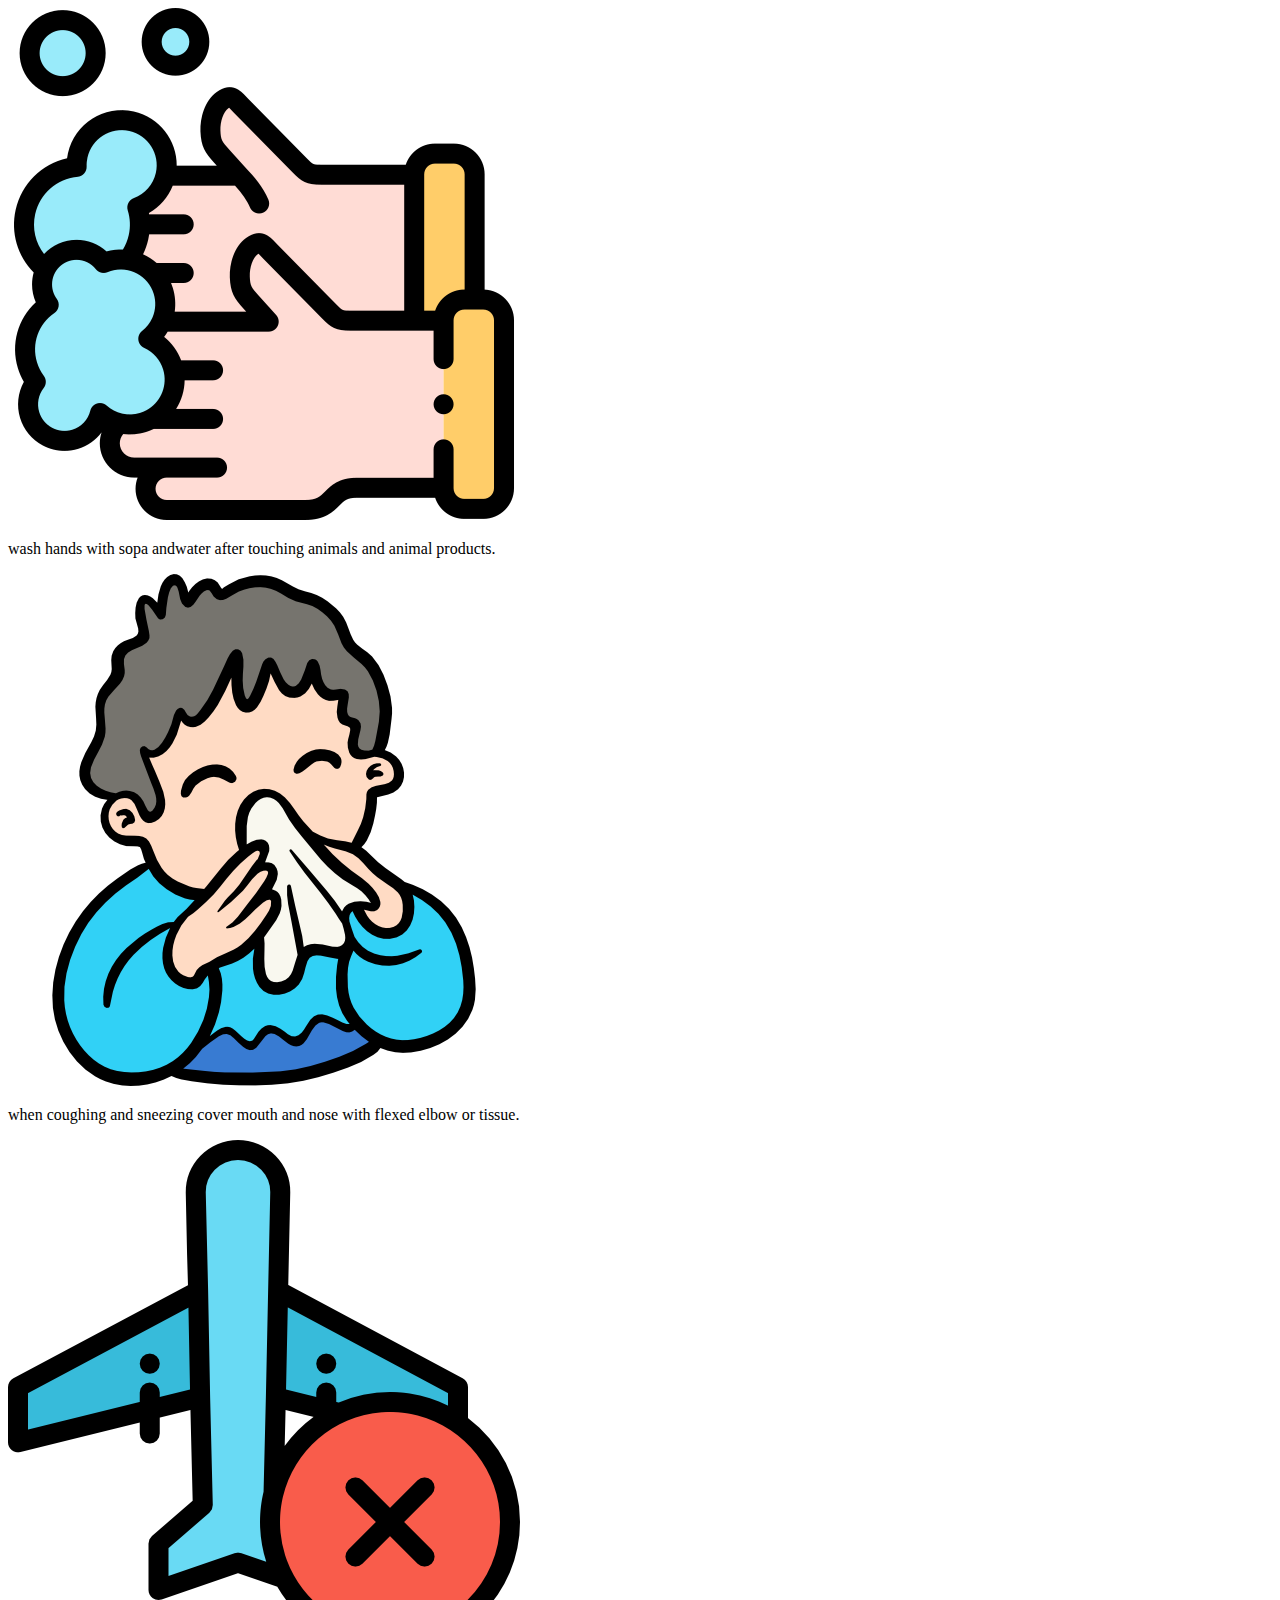
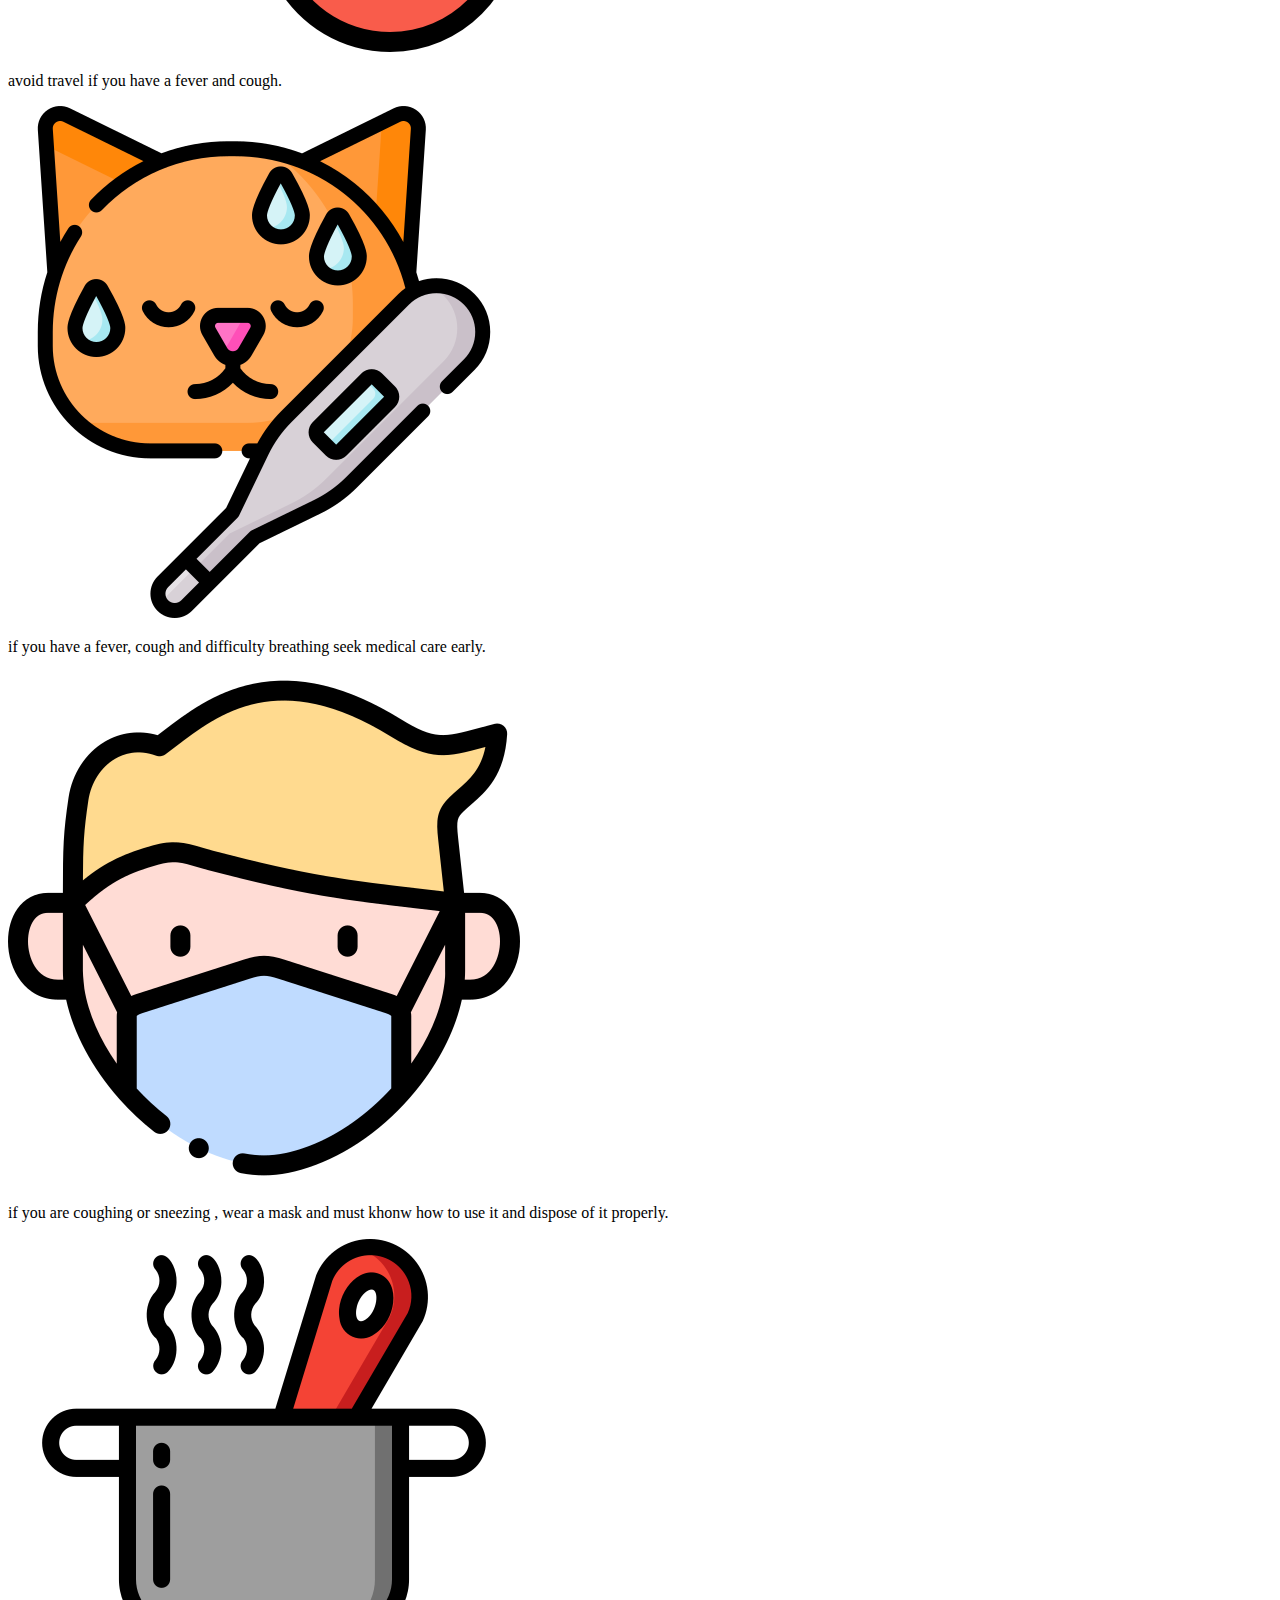
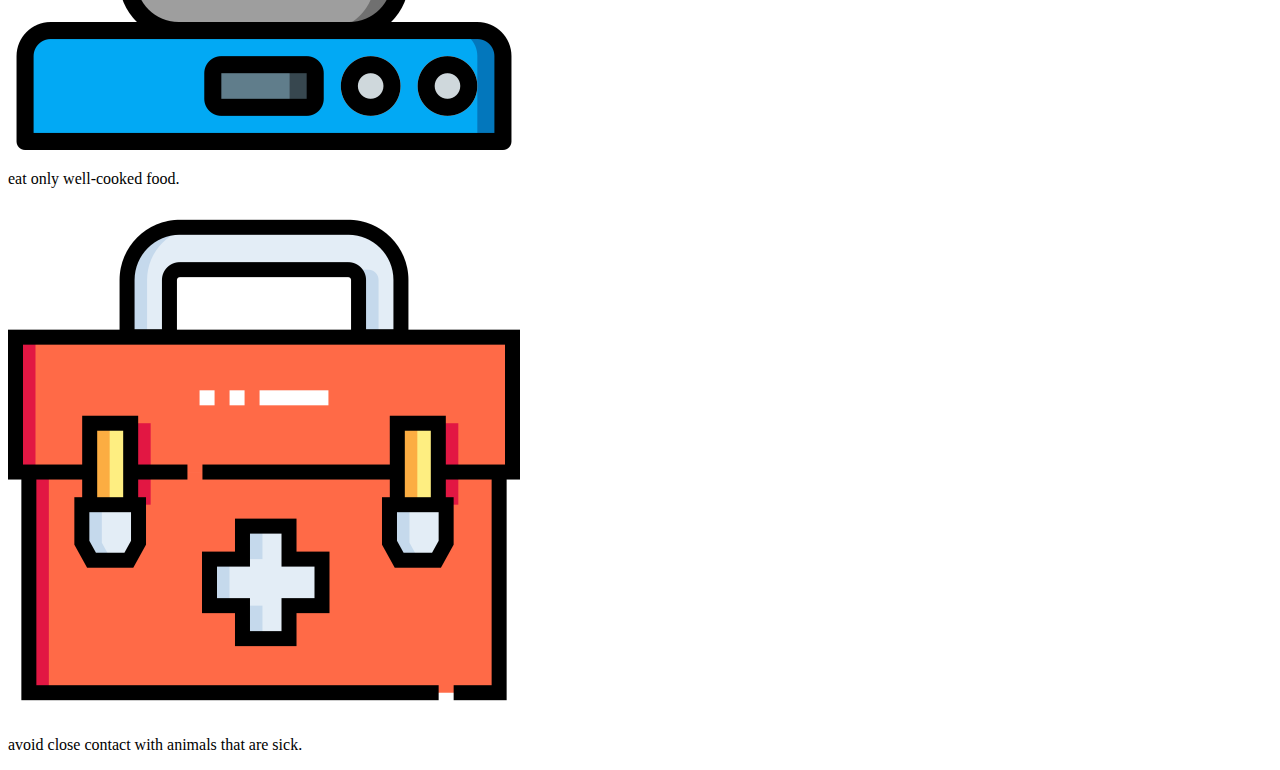
==== responsive-masonry-layouts-using-css-grid/index.html @ 8d2ad623 "CREATE struct html" ====
<!DOCTYPE html>
<html lang="en">
<head>
    <meta charset="UTF-8">
    <meta name="viewport" content="width=device-width, initial-scale=1.0">
    <link rel="stylesheet" href="style.css">
    <title>Corona Virua | Tips</title>
</head>
<body>
    <div class="container">
        <div class="box">
            <div class="content">
                <img src="images/washing-hand.png" alt="">
                <p>wash hands with sopa andwater after touching animals and animal products.</p>
            </div>
        </div>

        <div class="box">
            <div class="content">
                <img src="images/cold.png" alt="">
                <p>when coughing and sneezing cover mouth and nose with flexed elbow or tissue.</p>
            </div>
        </div>

        <div class="box">
            <div class="content">
                <img src="images/flight.png" alt="">
                <p>avoid travel if you have a fever and cough.</p>
            </div>
        </div>

        <div class="box">
            <div class="content">
                <img src="images/fever.png" alt="">
                <p>if you have a fever, cough and difficulty breathing seek medical care early.</p>
            </div>
        </div>

        <div class="box">
            <div class="content">
                <img src="images/medical-mask.png" alt="">
                <p>if you are coughing or sneezing , wear a mask and must khonw how to use it and dispose of it properly.</p>
            </div>
        </div>

        <div class="box">
            <div class="content">
                <img src="images/cooking.png" alt="">
                <p>eat only well-cooked food.</p>
            </div>
        </div>

        <div class="box">
            <div class="content">
                <img src="images/first-aid-kit.png" alt="">
                <p>avoid close contact with animals that are sick.</p>
            </div>
        </div>

    </div>
    
</body>
</html>
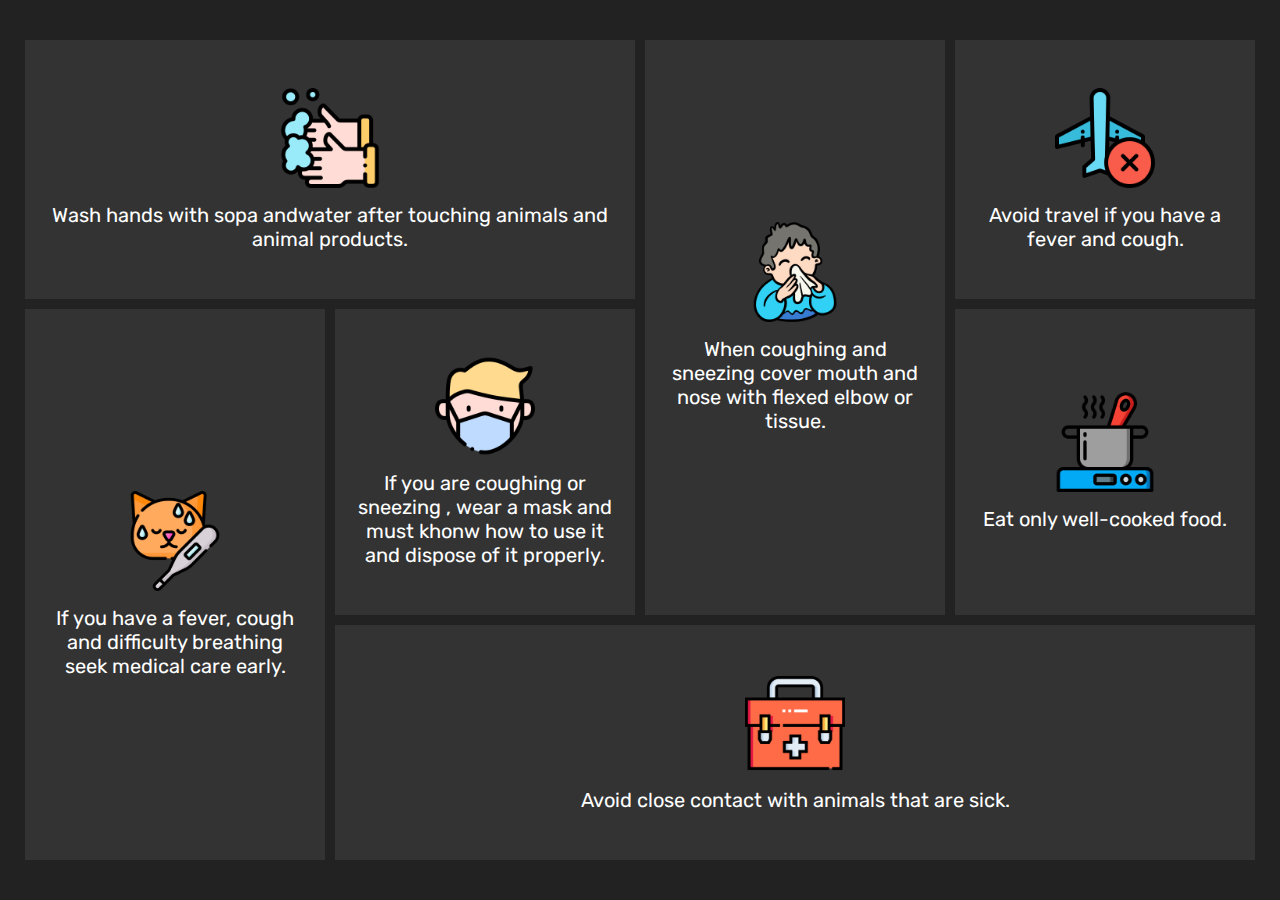
==== commit 6de1d13b: "MODIIED index.html" ====
--- a/responsive-masonry-layouts-using-css-grid/index.html
+++ b/responsive-masonry-layouts-using-css-grid/index.html
@@ -4,7 +4,7 @@
     <meta charset="UTF-8">
     <meta name="viewport" content="width=device-width, initial-scale=1.0">
     <link rel="stylesheet" href="style.css">
-    <title>Corona Virua | Tips</title>
+    <title>Corona Virus | Tips</title>
 </head>
 <body>
     <div class="container">
--- a/responsive-masonry-layouts-using-css-grid/style.css
+++ b/responsive-masonry-layouts-using-css-grid/style.css
@@ -0,0 +1,86 @@
+@import url('https://fonts.googleapis.com/css2?family=Rubik:wght@300;400;500;700&display=swap');
+* {
+    margin: 0;
+    padding: 0;
+    font-family: 'Rubik', sans-serif;
+    box-sizing: border-box;
+}
+
+body {
+    display: flex;
+    justify-content: center;
+    align-self: center;
+    min-height: 100vh;
+    background: #222;
+}
+
+img {
+    width: 100px;
+    height: 100px;
+}
+
+.container {
+    position: relative;
+    max-width: 100%;
+    display: grid;
+    grid-template-columns: repeat(auto-fill, minmax(300px, 1fr));
+    grid-template-rows: repeat(minmax(100px, auto));
+    margin: 40px;
+    grid-auto-flow: dense;
+    grid-gap: 10px;
+}
+
+.container .box {
+    background: #333;
+    padding: 20px;
+    display: grid;
+    font-size: 20px;
+    place-items: center;
+    text-align: center;
+    color: #fff;
+    transition: 0.5s;
+}
+
+.container .box:hover {
+    background: #e91e63;
+}
+
+.container .box img {
+    position: relative;
+    max-width: 100px;
+    margin-bottom: 10px;
+}
+
+.container .box:nth-child(1) {
+    grid-column: span 2;
+    grid-row: span 1;
+}
+
+.container .box:nth-child(2) {
+    grid-column: span 1;
+    grid-row: span 2;
+}
+
+.container .box:nth-child(4) {
+    grid-column: span 1;
+    grid-row: span 2;
+}
+
+.container .box:last-child {
+    grid-column: span 3;
+    grid-row: span 1;
+}
+p:first-of-type:first-letter {
+    text-transform: uppercase;
+}
+
+@media (max-width:991px) {
+    .container {
+        grid-template-columns: repeat(auto-fill, minmax(50%, 1fr));
+        grid-template-rows: repeat(minmax(auto, auto));
+    }
+    .container .box {
+        grid-column: unset !important;
+        grid-row: unset !important;
+    } 
+}